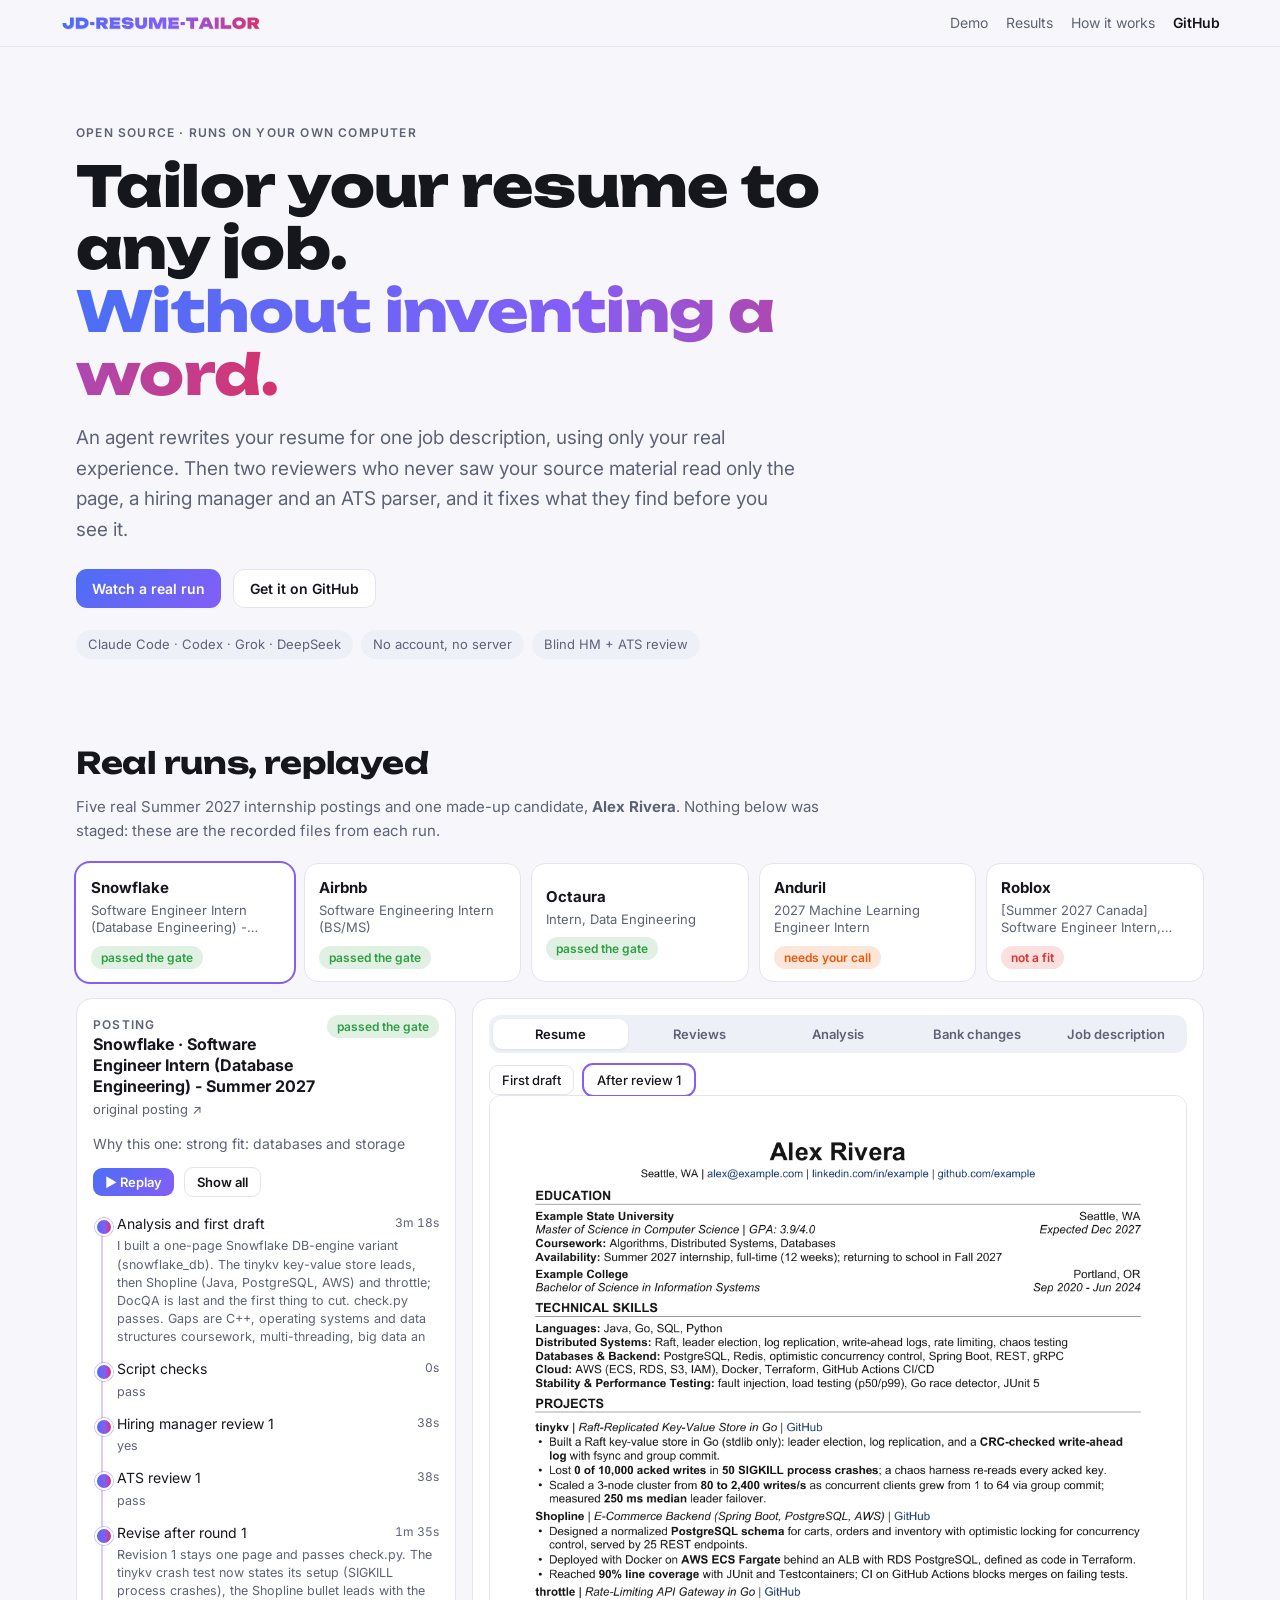
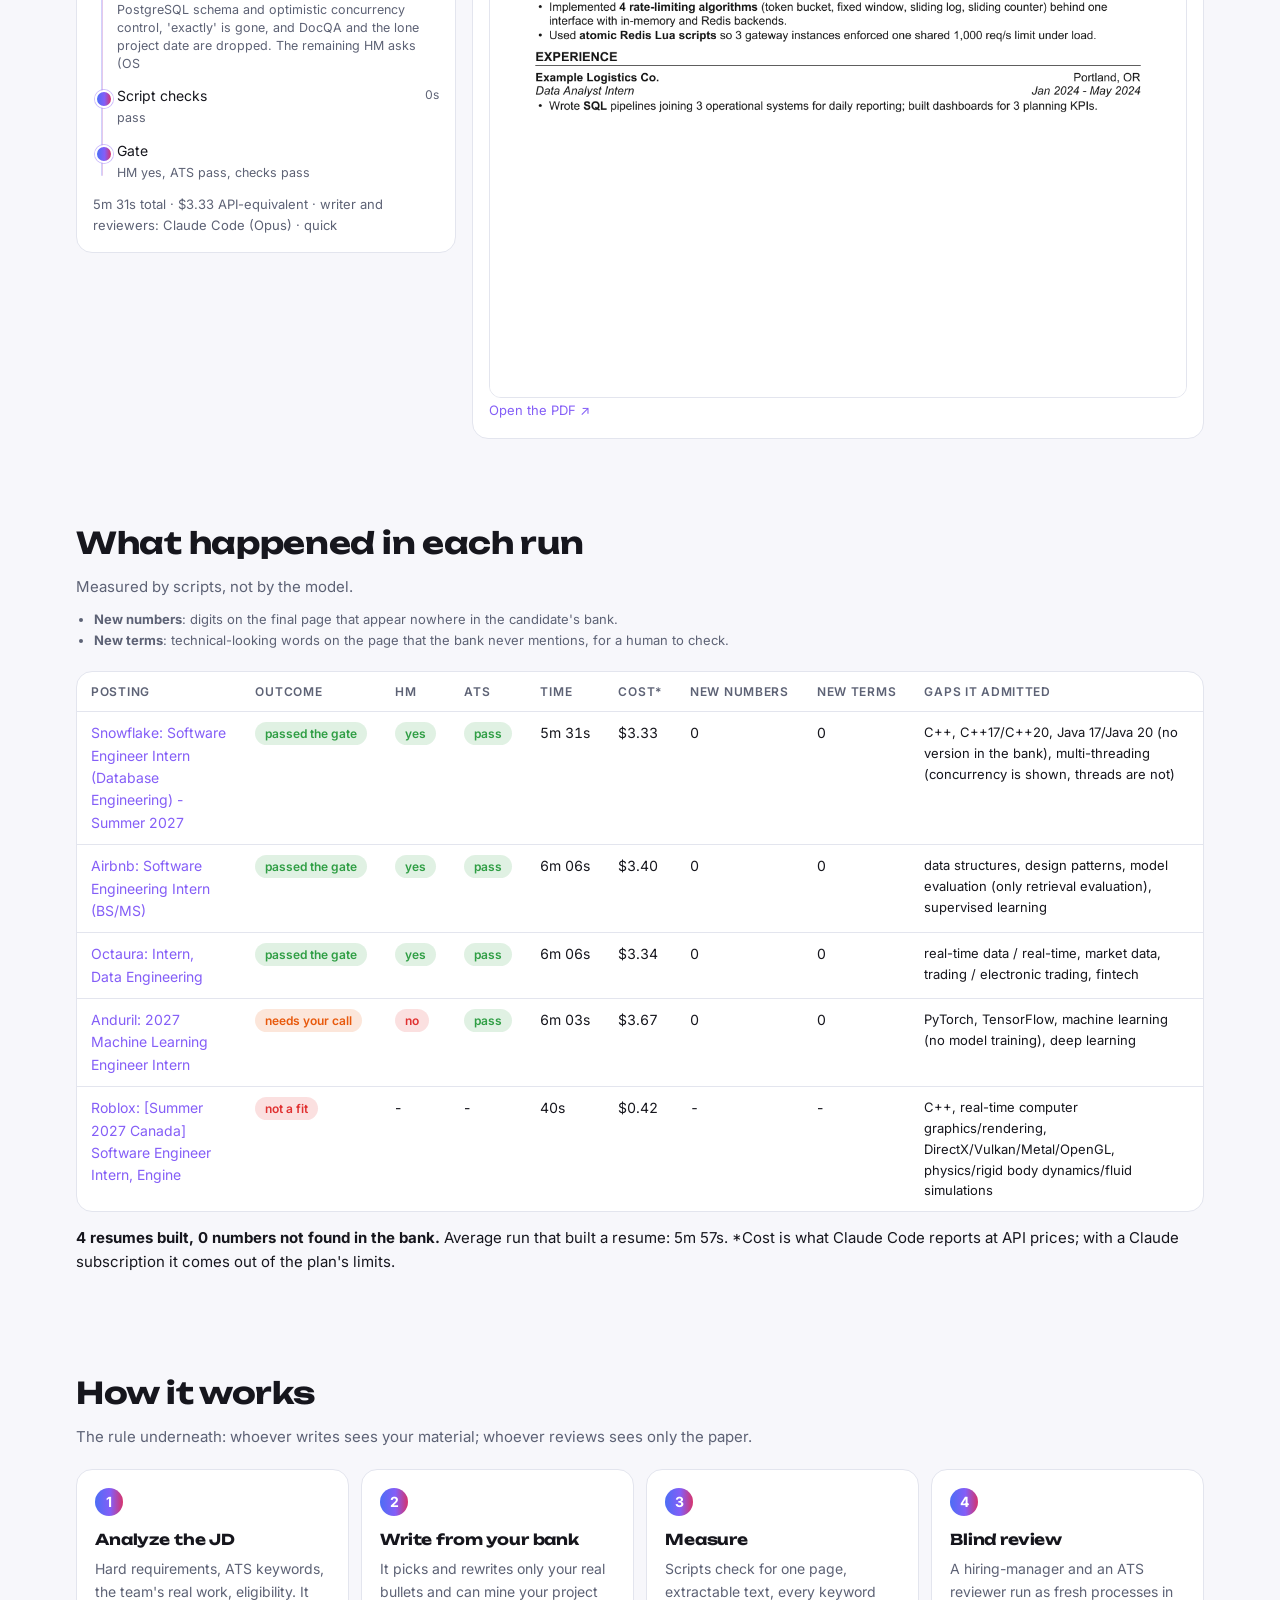
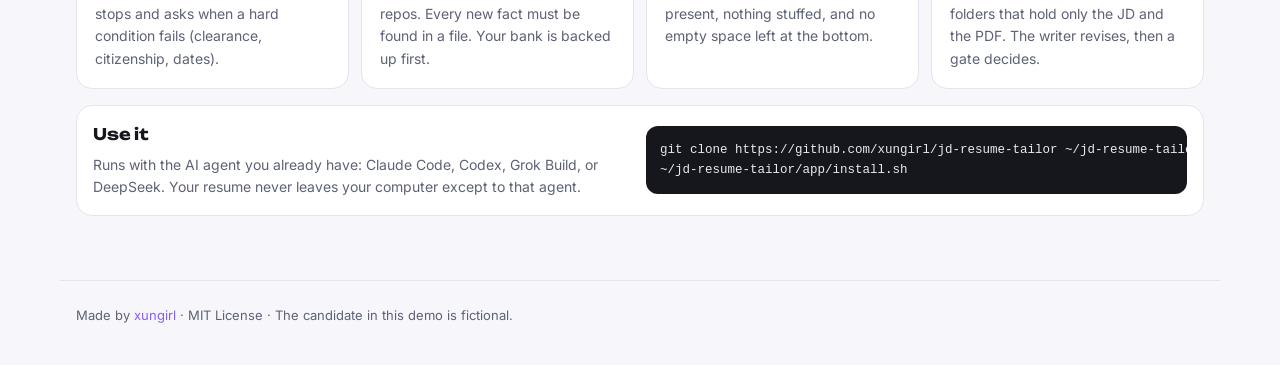
==== app/site/index.html @ 20d6e4b3 "app: evaluation on 5 real JDs and the live demo site app/eval/run_eval.py runs the flow on the made-" ====
<!doctype html>
<html lang="en">
<head>
<meta charset="utf-8">
<meta name="viewport" content="width=device-width, initial-scale=1">
<title>JD Resume Tailor: live demo</title>
<meta name="description" content="Open-source AI resume tailoring that never invents a fact, checked by blind hiring-manager and ATS reviewers before you see it. Replays of real runs.">
<meta property="og:title" content="JD Resume Tailor">
<meta property="og:description" content="AI resume tailoring that never invents a fact, checked by blind reviewers. Watch real runs.">
<link rel="preconnect" href="https://fonts.googleapis.com">
<link rel="preconnect" href="https://fonts.gstatic.com" crossorigin>
<link href="https://fonts.googleapis.com/css2?family=Unbounded:wght@600;800&family=Inter:wght@400;500;600;700&display=swap" rel="stylesheet">
<link rel="stylesheet" href="style.css">
</head>
<body>
<header class="nav">
  <a class="brand" href="#top"><img src="wordmark.svg" alt="JD Resume Tailor" height="18"></a>
  <nav>
    <a href="#demo">Demo</a>
    <a href="#results">Results</a>
    <a href="#how">How it works</a>
    <a class="gh" href="https://github.com/xungirl/jd-resume-tailor">GitHub</a>
  </nav>
</header>

<main id="top">
  <section class="hero">
    <p class="eyebrow">Open source · runs on your own computer</p>
    <h1>Tailor your resume to any job.<br><span class="grad">Without inventing a word.</span></h1>
    <p class="lede">An agent rewrites your resume for one job description, using only your real experience. Then two reviewers who never saw your source material read only the page, a hiring manager and an ATS parser, and it fixes what they find before you see it.</p>
    <div class="cta">
      <a class="btn primary" href="#demo">Watch a real run</a>
      <a class="btn" href="https://github.com/xungirl/jd-resume-tailor">Get it on GitHub</a>
    </div>
    <ul class="pills">
      <li>Claude Code · Codex · Grok · DeepSeek</li>
      <li>No account, no server</li>
      <li>Blind HM + ATS review</li>
    </ul>
  </section>

  <section id="demo" class="demo">
    <div class="sec-head">
      <h2>Real runs, replayed</h2>
      <p>Five real Summer 2027 internship postings and one made-up candidate, <b>Alex Rivera</b>. Nothing below was staged: these are the recorded files from each run.</p>
    </div>
    <div id="picker" class="picker" role="tablist"></div>

    <div id="player" class="player">
      <div class="col left">
        <div class="card">
          <div class="row between">
            <div>
              <div class="eyebrow">Posting</div>
              <div id="pTitle" class="ttl"></div>
              <a id="pLink" class="small muted" target="_blank" rel="noopener">original posting ↗</a>
            </div>
            <span id="pBadge" class="badge"></span>
          </div>
          <p id="pWhy" class="why"></p>
          <div class="row">
            <button id="play" class="btn primary small">▶ Replay</button>
            <button id="skip" class="btn small">Show all</button>
            <span id="clock" class="muted small"></span>
          </div>
          <ol id="timeline" class="timeline"></ol>
          <div id="pMeta" class="muted small"></div>
        </div>
      </div>
      <div class="col right">
        <div class="card">
          <div class="tabs" role="tablist">
            <button data-tab="resume" class="on">Resume</button>
            <button data-tab="reviews">Reviews</button>
            <button data-tab="analysis">Analysis</button>
            <button data-tab="bank">Bank changes</button>
            <button data-tab="jd">Job description</button>
          </div>
          <div data-pane="resume">
            <div id="vers" class="row"></div>
            <div class="pdfbox"><img id="pdf" alt="The tailored resume, one page"></div>
            <a id="pdfLink" class="small" target="_blank" rel="noopener">Open the PDF ↗</a>
          </div>
          <div data-pane="reviews" hidden><div id="revs"></div></div>
          <div data-pane="analysis" hidden><pre id="analysis" class="doc"></pre></div>
          <div data-pane="bank" hidden>
            <p class="muted small">What the writer changed in the candidate's bullet bank during this run. The app backs the bank up first and can undo this in one click.</p>
            <pre id="diff" class="doc diff"></pre>
          </div>
          <div data-pane="jd" hidden><pre id="jd" class="doc"></pre></div>
        </div>
      </div>
    </div>
  </section>

  <section id="results" class="results">
    <div class="sec-head">
      <h2>What happened in each run</h2>
      <p>Measured by scripts, not by the model.</p>
      <ul class="small muted defs">
        <li><b>New numbers</b>: digits on the final page that appear nowhere in the candidate's bank.</li>
        <li><b>New terms</b>: technical-looking words on the page that the bank never mentions, for a human to check.</li>
      </ul>
    </div>
    <div class="tablewrap"><table id="table"></table></div>
    <p id="totals" class="totals"></p>
  </section>

  <section id="how" class="how">
    <div class="sec-head">
      <h2>How it works</h2>
      <p>The rule underneath: whoever writes sees your material; whoever reviews sees only the paper.</p>
    </div>
    <div class="steps">
      <div class="step"><span>1</span><h3>Analyze the JD</h3><p>Hard requirements, ATS keywords, the team's real work, eligibility. It stops and asks when a hard condition fails (clearance, citizenship, dates).</p></div>
      <div class="step"><span>2</span><h3>Write from your bank</h3><p>It picks and rewrites only your real bullets and can mine your project repos. Every new fact must be found in a file. Your bank is backed up first.</p></div>
      <div class="step"><span>3</span><h3>Measure</h3><p>Scripts check for one page, extractable text, every keyword present, nothing stuffed, and no empty space left at the bottom.</p></div>
      <div class="step"><span>4</span><h3>Blind review</h3><p>A hiring-manager and an ATS reviewer run as fresh processes in folders that hold only the JD and the PDF. The writer revises, then a gate decides.</p></div>
    </div>
    <div class="install card">
      <div>
        <h3>Use it</h3>
        <p class="muted">Runs with the AI agent you already have: Claude Code, Codex, Grok Build, or DeepSeek. Your resume never leaves your computer except to that agent.</p>
      </div>
      <pre class="cmd">git clone https://github.com/xungirl/jd-resume-tailor ~/jd-resume-tailor
~/jd-resume-tailor/app/install.sh</pre>
    </div>
  </section>
</main>

<footer class="foot">
  <span>Made by <a href="https://xungirl.com">xungirl</a> · MIT License · The candidate in this demo is fictional.</span>
</footer>
<script src="app.js"></script>
</body>
</html>
---- app/site/style.css ----
:root {
  --bg: #f7f7fb; --surface: #fff; --ink: #16161d; --muted: #5d6275; --line: #e3e5ee; --chip: #eef0f7;
  --blue: #4c6ef5; --purple: #845ef7; --pink: #d6336c; --green: #2f9e44; --amber: #e8590c; --red: #e03131;
  --grad: linear-gradient(90deg, var(--blue), var(--purple) 55%, var(--pink));
  color-scheme: light;
}
@media (prefers-color-scheme: dark) {
  :root:not([data-theme="light"]) {
    --bg: #0f0f14; --surface: #191922; --ink: #ececf3; --muted: #9a9fb3; --line: #2a2b37; --chip: #23242f;
    --green: #51cf66; --amber: #ff922b; --red: #ff6b6b; color-scheme: dark;
  }
}
* { box-sizing: border-box; }
html { scroll-behavior: smooth; }
body { margin: 0; background: var(--bg); color: var(--ink); font: 15px/1.6 Inter, -apple-system, BlinkMacSystemFont, "Segoe UI", system-ui, sans-serif; }
a { color: var(--purple); text-decoration: none; }
a:hover { text-decoration: underline; }
[hidden] { display: none !important; }
.muted { color: var(--muted); }
.small { font-size: 13px; }
.row { display: flex; gap: 10px; align-items: center; flex-wrap: wrap; }
.row.between { justify-content: space-between; align-items: flex-start; flex-wrap: nowrap; }

.nav { position: sticky; top: 0; z-index: 5; display: flex; justify-content: space-between; align-items: center; gap: 16px;
  padding: 12px max(16px, calc((100vw - 1160px) / 2)); background: color-mix(in srgb, var(--bg) 85%, transparent);
  backdrop-filter: blur(10px); border-bottom: 1px solid var(--line); }
.brand img { display: block; height: 18px; width: auto; }
.nav nav { display: flex; gap: 18px; font-size: 14px; }
.nav nav a { color: var(--muted); }
.nav nav a.gh { color: var(--ink); font-weight: 600; }
@media (max-width: 560px) { .nav nav a:not(.gh) { display: none; } }

main { max-width: 1160px; margin: 0 auto; padding: 0 16px; }
section { padding: 56px 0 24px; }
.eyebrow { font-size: 12px; text-transform: uppercase; letter-spacing: .1em; color: var(--muted); font-weight: 600; }
h1, h2, h3 { font-family: Unbounded, Inter, sans-serif; letter-spacing: -.01em; }
.hero { padding-top: 64px; max-width: 860px; }
.hero h1 { font-size: clamp(30px, 5.4vw, 56px); line-height: 1.12; margin: 10px 0 18px; font-weight: 800; }
.grad { background: var(--grad); -webkit-background-clip: text; background-clip: text; color: transparent; }
.lede { font-size: clamp(16px, 2vw, 19px); color: var(--muted); max-width: 720px; margin: 0 0 24px; }
.cta { display: flex; gap: 12px; flex-wrap: wrap; }
.btn { display: inline-flex; align-items: center; gap: 6px; border: 1px solid var(--line); background: var(--surface); color: var(--ink);
  border-radius: 11px; padding: 10px 16px; font: 600 14px Inter, sans-serif; cursor: pointer; }
.btn:hover { border-color: var(--purple); text-decoration: none; }
.btn.primary { background: linear-gradient(135deg, var(--blue), var(--purple)); color: #fff; border: 0; }
.btn.small { padding: 6px 12px; font-size: 13px; border-radius: 9px; }
.pills { list-style: none; padding: 0; margin: 22px 0 0; display: flex; gap: 8px; flex-wrap: wrap; }
.pills li { font-size: 13px; padding: 4px 12px; border-radius: 999px; background: var(--chip); color: var(--muted); }

.sec-head { max-width: 760px; margin-bottom: 20px; }
.sec-head h2 { font-size: clamp(22px, 3vw, 30px); margin: 0 0 8px; }
.sec-head p { margin: 0; color: var(--muted); }

.picker { display: grid; grid-template-columns: repeat(auto-fill, minmax(200px, 1fr)); gap: 10px; margin-bottom: 16px; }
.pick { text-align: left; border: 1px solid var(--line); background: var(--surface); border-radius: 14px; padding: 12px 14px; cursor: pointer; color: var(--ink); font: inherit; }
.pick:hover { border-color: var(--purple); }
.pick.on { border-color: transparent; box-shadow: 0 0 0 2px var(--purple); }
.pick .co { font-weight: 700; }
.pick .t { font-size: 13px; color: var(--muted); line-height: 1.35; margin: 2px 0 8px; display: -webkit-box; -webkit-line-clamp: 2; -webkit-box-orient: vertical; overflow: hidden; }

.player { display: grid; grid-template-columns: minmax(280px, 380px) 1fr; gap: 16px; align-items: start; }
@media (max-width: 860px) { .player { grid-template-columns: 1fr; } }
.card { background: var(--surface); border: 1px solid var(--line); border-radius: 16px; padding: 16px; display: grid; gap: 12px; min-width: 0; }
.ttl { font-weight: 700; font-size: 16px; line-height: 1.3; }
.why { margin: 0; font-size: 14px; color: var(--muted); }

.badge { display: inline-block; white-space: nowrap; font-size: 12px; font-weight: 600; padding: 2px 10px; border-radius: 999px; background: var(--chip); color: var(--muted); }
.badge.ready, .badge.pass, .badge.yes { background: color-mix(in srgb, var(--green) 15%, transparent); color: var(--green); }
.badge.needs_you, .badge.needs_user, .badge.unsure { background: color-mix(in srgb, var(--amber) 15%, transparent); color: var(--amber); }
.badge.failed, .badge.skip, .badge.fail, .badge.no { background: color-mix(in srgb, var(--red) 15%, transparent); color: var(--red); }

.timeline { list-style: none; margin: 4px 0 0; padding: 0 0 0 24px; position: relative; display: grid; gap: 12px; }
.timeline::before { content: ""; position: absolute; left: 8px; top: 6px; bottom: 6px; width: 2px; border-radius: 2px; background: var(--grad); opacity: .3; }
.timeline li { position: relative; font-size: 14px; transition: opacity .3s; }
.timeline li::before { content: ""; position: absolute; left: -22px; top: 5px; width: 14px; height: 14px; border-radius: 50%;
  background: var(--line); border: 2px solid var(--surface); box-shadow: 0 0 0 1px var(--line); transition: background .3s; }
.timeline li.done::before { background: var(--grad); box-shadow: 0 0 0 1px color-mix(in srgb, var(--purple) 40%, transparent); }
.timeline li.running::before { background: var(--grad); animation: pulse 1s ease-in-out infinite; }
.timeline li.failed::before { background: var(--red); box-shadow: 0 0 0 1px var(--red); }
.timeline li.todo { opacity: .45; }
.timeline li .t { float: right; color: var(--muted); font-size: 12px; font-variant-numeric: tabular-nums; }
.timeline li .d { display: block; color: var(--muted); font-size: 12.5px; line-height: 1.45; margin-top: 2px; }
@keyframes pulse { 50% { box-shadow: 0 0 0 6px color-mix(in srgb, var(--purple) 25%, transparent); } }

.tabs { display: flex; gap: 4px; background: var(--chip); padding: 4px; border-radius: 12px; overflow-x: auto; }
.tabs button { flex: 1; border: 0; background: transparent; border-radius: 9px; padding: 7px 10px; color: var(--muted); font: 600 13px Inter, sans-serif; cursor: pointer; white-space: nowrap; }
.tabs button.on { background: var(--surface); color: var(--ink); box-shadow: 0 1px 3px rgba(0,0,0,.08); }
.pdfbox { border: 1px solid var(--line); border-radius: 12px; overflow: hidden; background: #fff; aspect-ratio: 8.5 / 11; }
.pdfbox img { width: 100%; height: 100%; display: block; object-fit: contain; }
#vers .btn { font-weight: 500; }
#vers .btn.on { box-shadow: 0 0 0 2px var(--purple); border-color: transparent; }
.doc { white-space: pre-wrap; overflow-wrap: anywhere; font: 12.5px/1.55 ui-monospace, "SF Mono", Menlo, monospace; margin: 0;
  background: var(--bg); border: 1px solid var(--line); border-radius: 12px; padding: 14px; max-height: 70vh; overflow: auto; }
.diff .add { color: var(--green); } .diff .del { color: var(--red); } .diff .hunk { color: var(--purple); }
.rev { border: 1px solid var(--line); border-radius: 12px; margin-bottom: 10px; overflow: hidden; }
.rev summary { cursor: pointer; padding: 10px 14px; display: flex; gap: 10px; align-items: center; font-weight: 600; }
.rev .doc { border: 0; border-top: 1px solid var(--line); border-radius: 0; }

.tablewrap { overflow-x: auto; border: 1px solid var(--line); border-radius: 16px; background: var(--surface); }
table { border-collapse: collapse; width: 100%; font-size: 14px; }
th, td { text-align: left; padding: 10px 14px; border-bottom: 1px solid var(--line); vertical-align: top; }
th { font-size: 12px; text-transform: uppercase; letter-spacing: .06em; color: var(--muted); font-weight: 600; white-space: nowrap; }
tr:last-child td { border-bottom: 0; }
td.num { font-variant-numeric: tabular-nums; white-space: nowrap; }
.totals { font-size: 15px; margin-top: 14px; }
.defs { margin: 10px 0 0; padding-left: 18px; }

.steps { display: grid; grid-template-columns: repeat(auto-fit, minmax(220px, 1fr)); gap: 12px; }
.step { background: var(--surface); border: 1px solid var(--line); border-radius: 16px; padding: 18px; }
.step span { display: inline-grid; place-items: center; width: 28px; height: 28px; border-radius: 50%; background: var(--grad); color: #fff; font-weight: 700; font-size: 14px; }
.step h3 { font-size: 15px; margin: 12px 0 6px; }
.step p { margin: 0; font-size: 14px; color: var(--muted); }
.install { margin-top: 16px; grid-template-columns: 1fr 1fr; align-items: center; }
@media (max-width: 760px) { .install { grid-template-columns: 1fr; } }
.install h3 { margin: 0 0 6px; font-size: 16px; }
.install p { margin: 0; font-size: 14px; }
.cmd { margin: 0; background: #16161d; color: #e9e9f2; border-radius: 12px; padding: 14px; font: 12.5px/1.6 ui-monospace, "SF Mono", Menlo, monospace; overflow-x: auto; }

.foot { max-width: 1160px; margin: 40px auto 0; padding: 24px 16px 40px; color: var(--muted); font-size: 13px; border-top: 1px solid var(--line); }
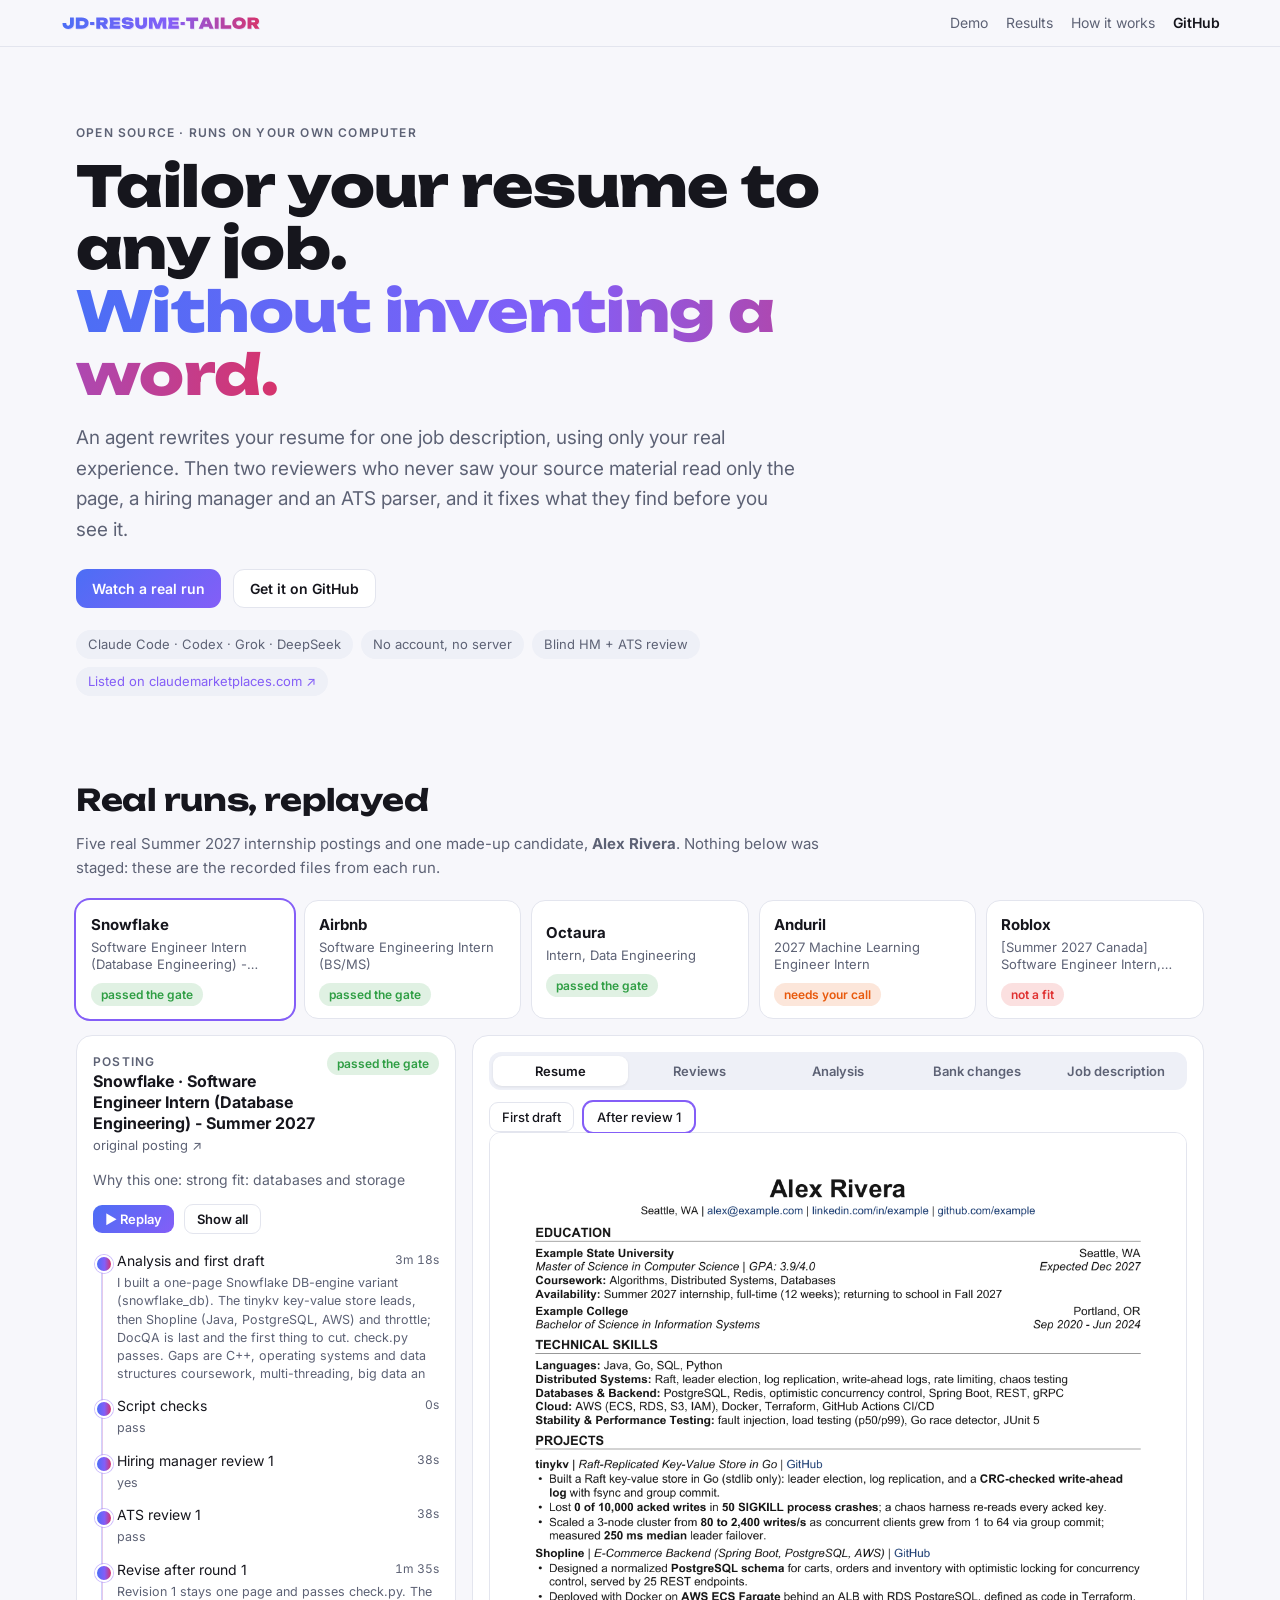
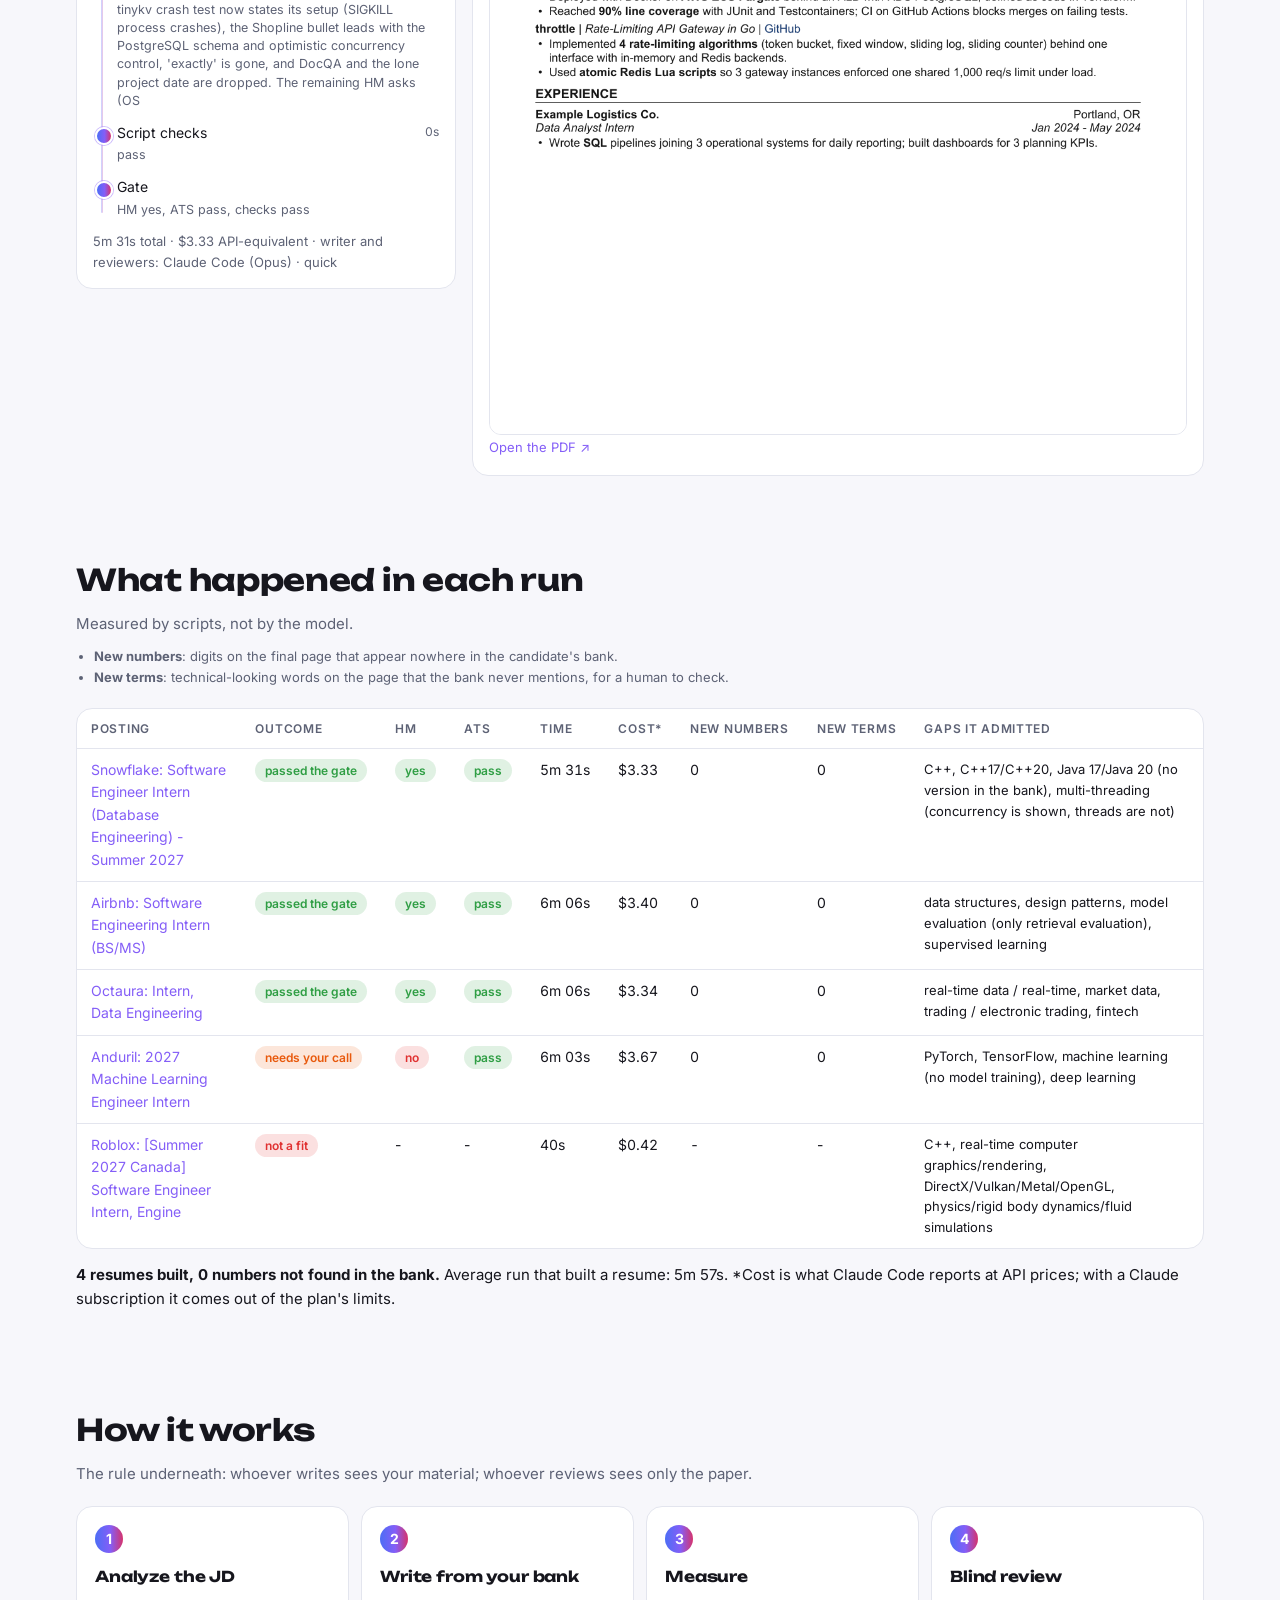
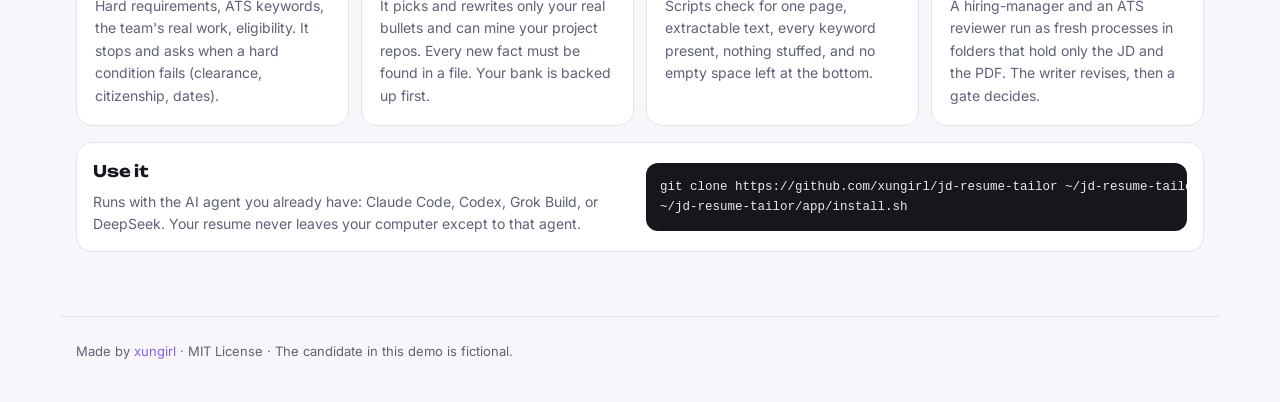
==== commit 742bf013: "site: link the claudemarketplaces.com listing" ====
--- a/app/site/index.html
+++ b/app/site/index.html
@@ -36,6 +36,7 @@
       <li>Claude Code · Codex · Grok · DeepSeek</li>
       <li>No account, no server</li>
       <li>Blind HM + ATS review</li>
+      <li><a href="https://claudemarketplaces.com/skills/xungirl/jd-resume-tailor/jd-resume-tailor">Listed on claudemarketplaces.com ↗</a></li>
     </ul>
   </section>
 
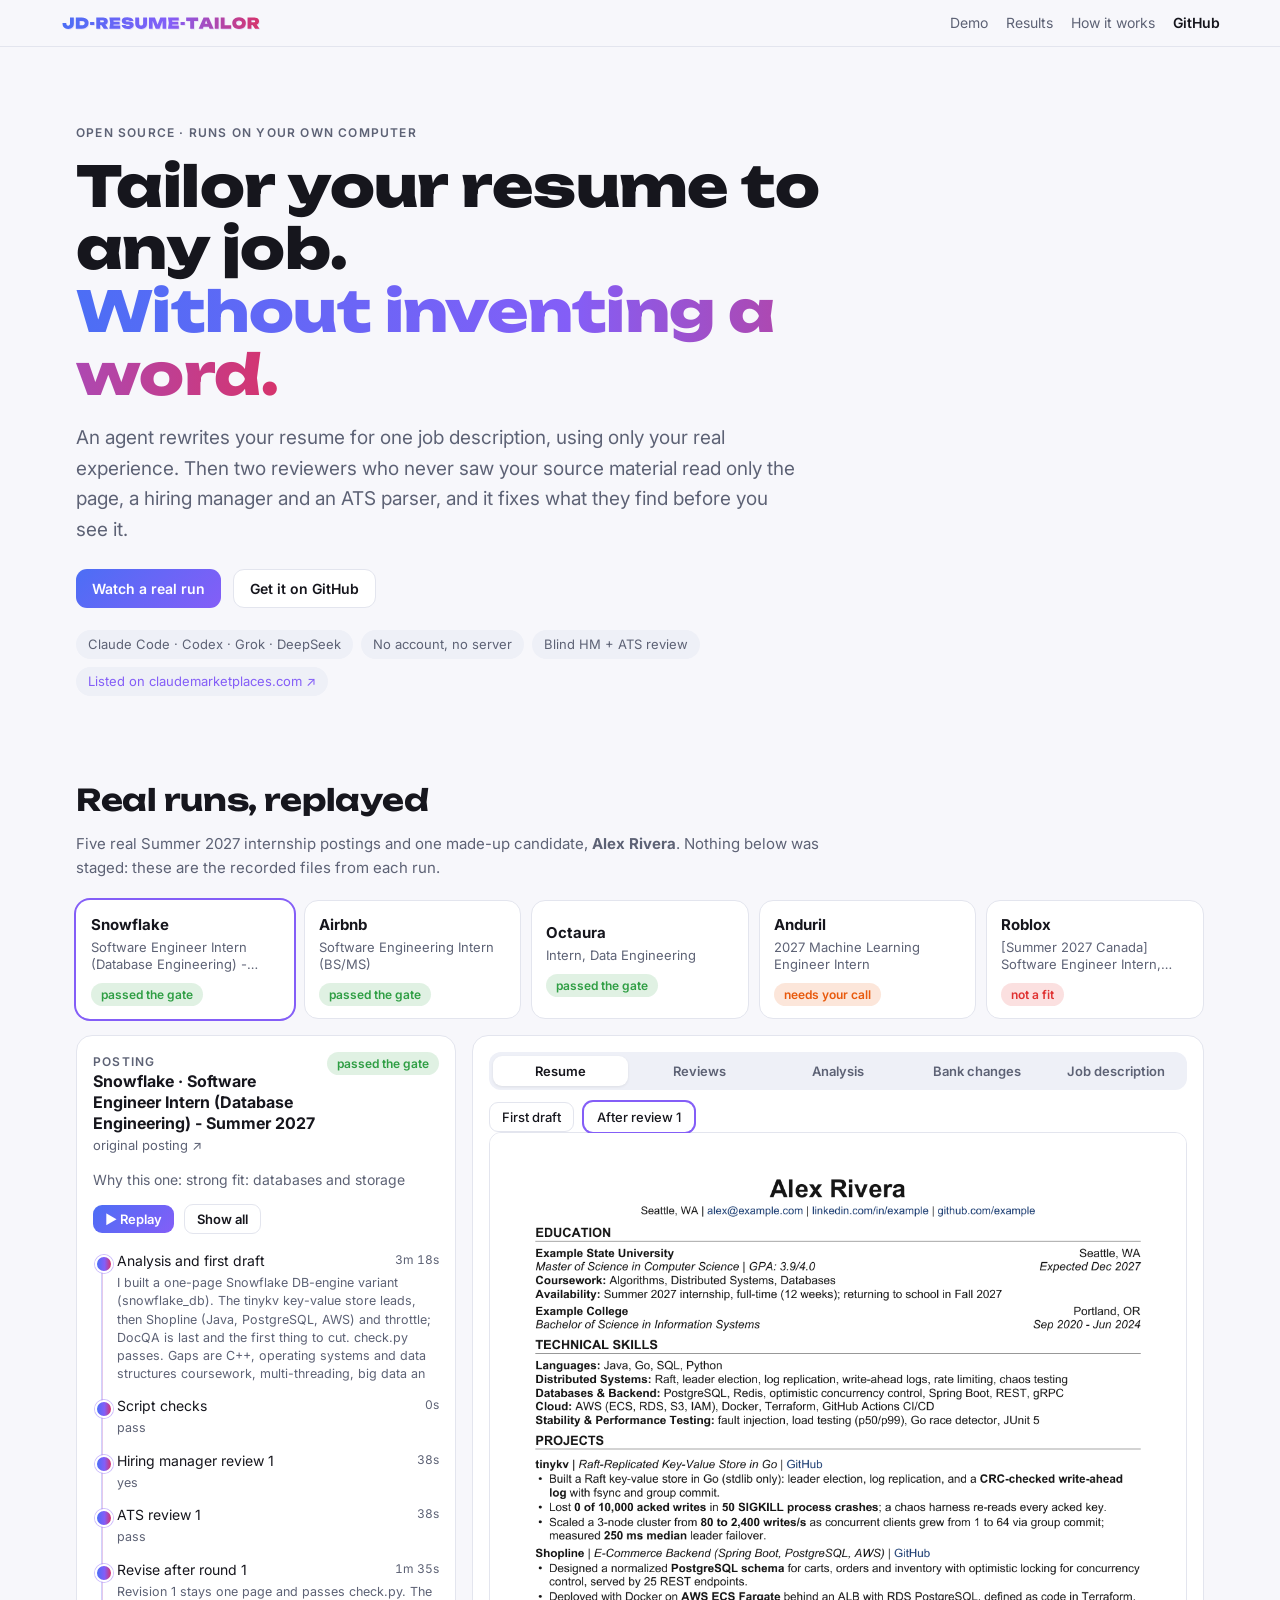
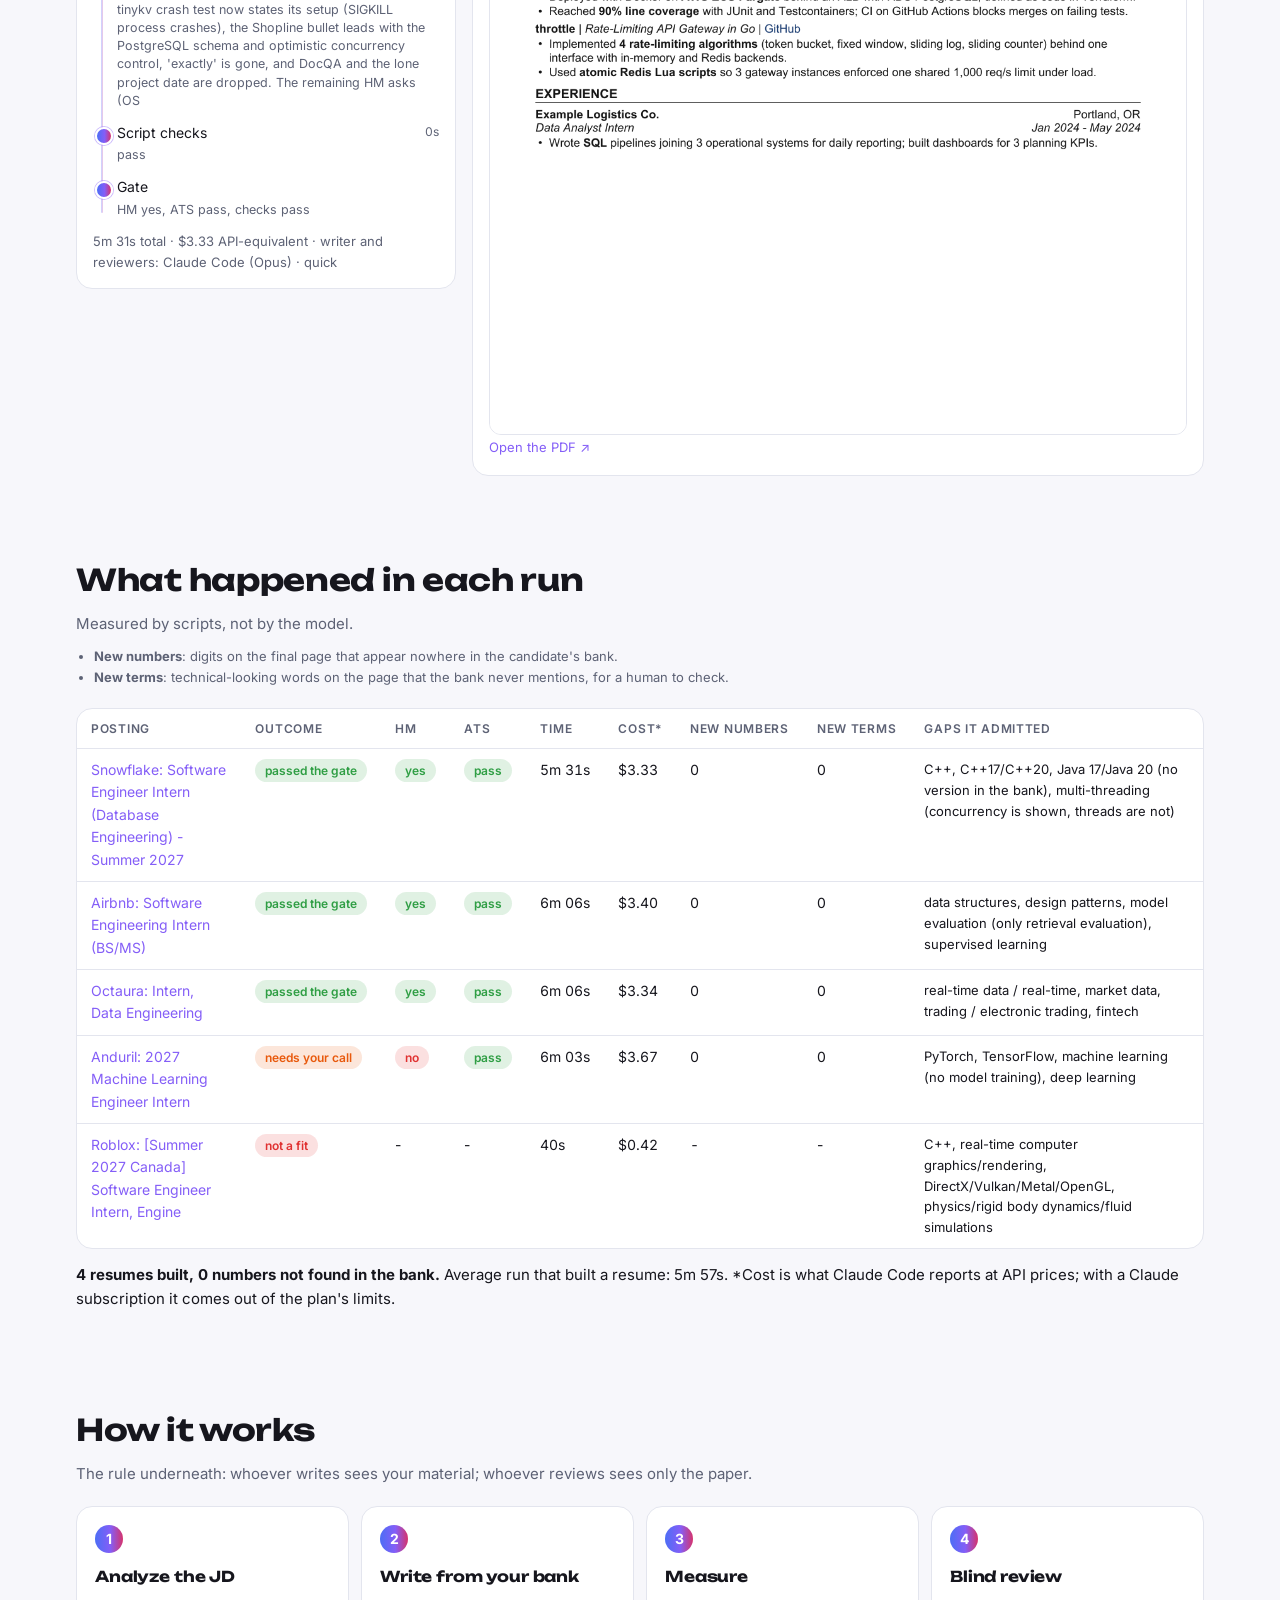
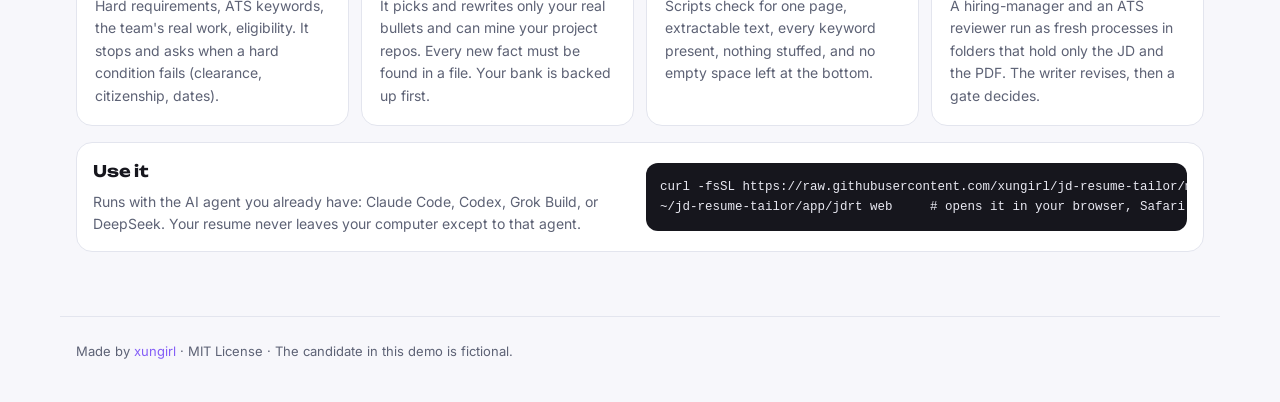
==== commit 265971f9: "README and demo site: the one-line installer and jdrt web" ====
--- a/app/site/index.html
+++ b/app/site/index.html
@@ -123,8 +123,8 @@
         <h3>Use it</h3>
         <p class="muted">Runs with the AI agent you already have: Claude Code, Codex, Grok Build, or DeepSeek. Your resume never leaves your computer except to that agent.</p>
       </div>
-      <pre class="cmd">git clone https://github.com/xungirl/jd-resume-tailor ~/jd-resume-tailor
-~/jd-resume-tailor/app/install.sh</pre>
+      <pre class="cmd">curl -fsSL https://raw.githubusercontent.com/xungirl/jd-resume-tailor/main/app/get.sh | sh
+~/jd-resume-tailor/app/jdrt web     # opens it in your browser, Safari too</pre>
     </div>
   </section>
 </main>
